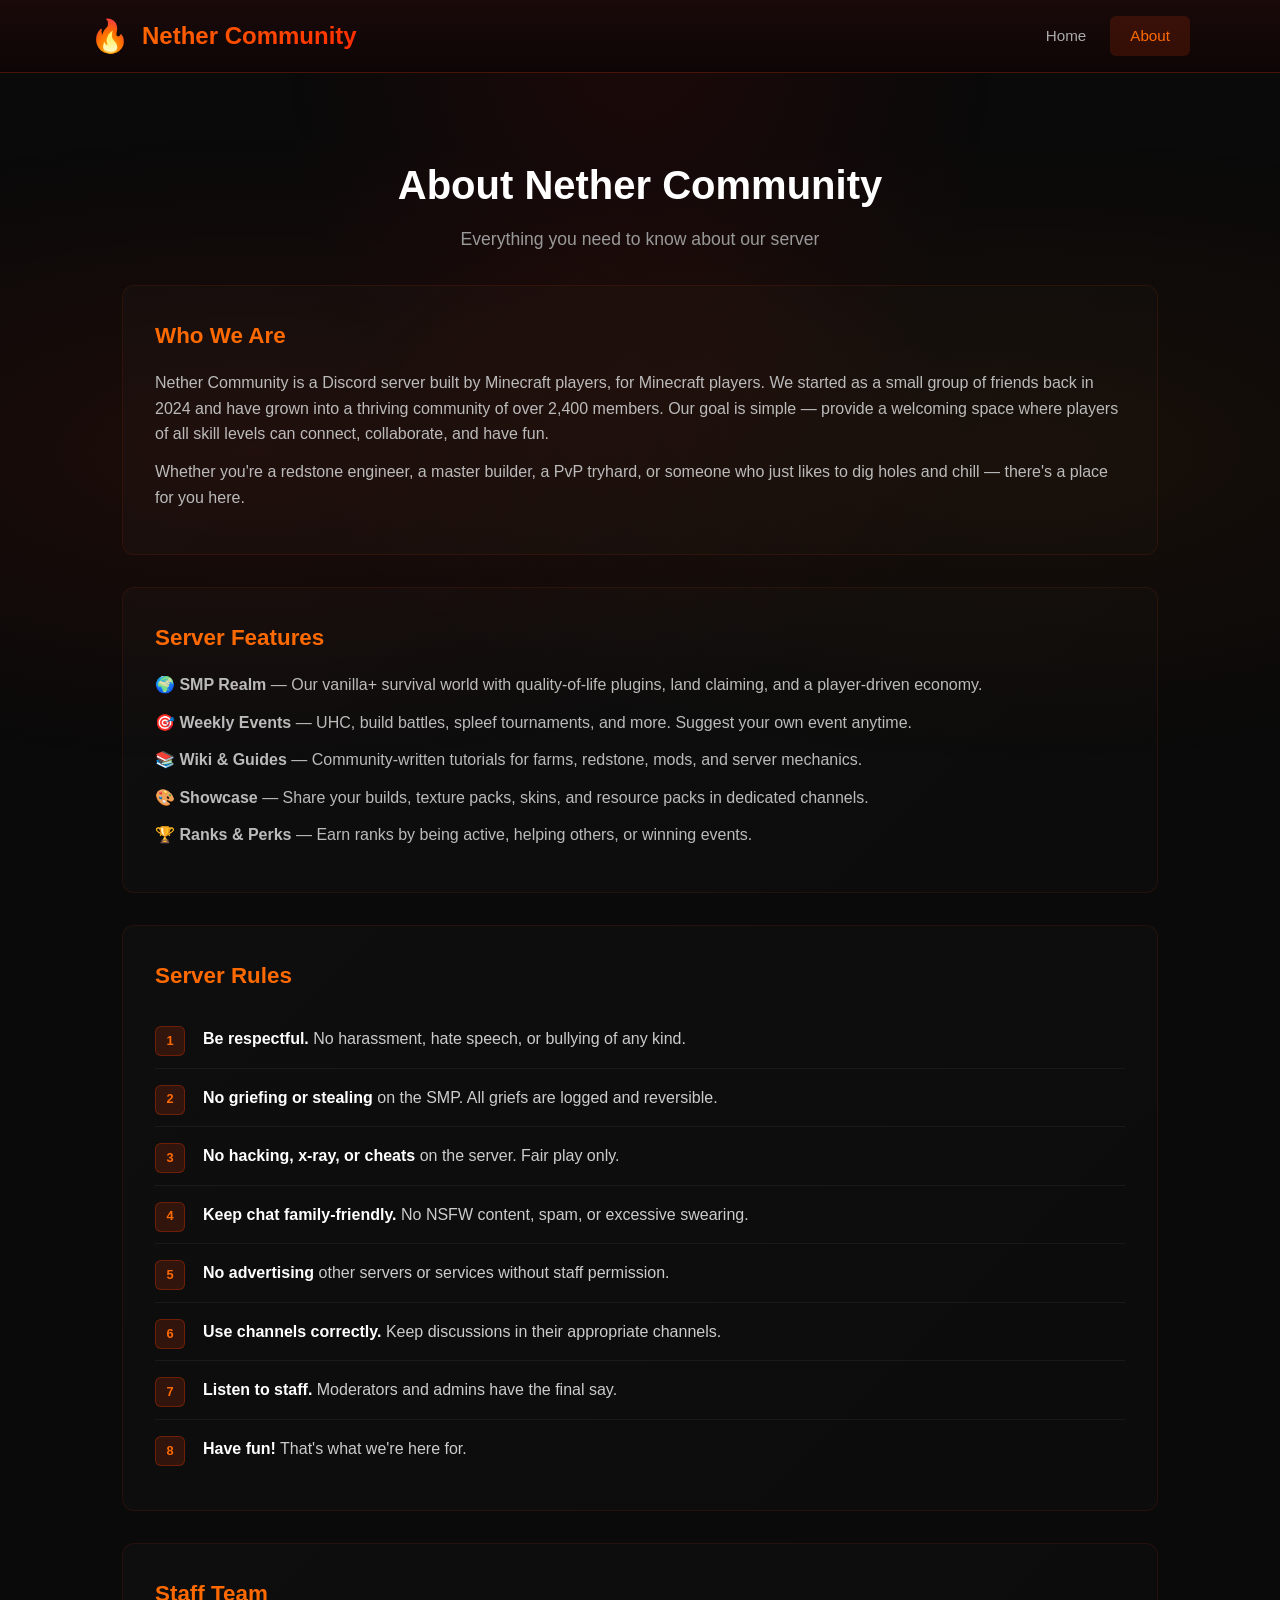
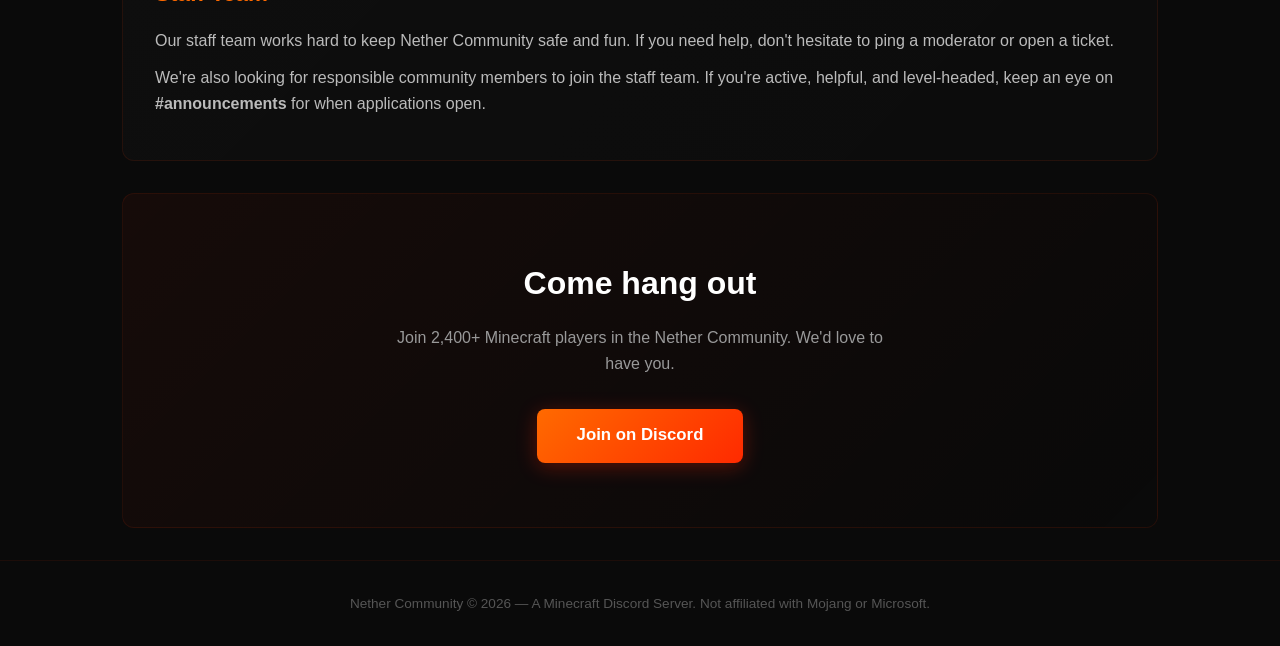
==== about.html @ 077844d9 "Add files via upload" ====
<!DOCTYPE html>
<html lang="en">
<head>
  <meta charset="UTF-8">
  <meta name="viewport" content="width=device-width, initial-scale=1.0">
  <title>About — Nether Community</title>
  <link rel="stylesheet" href="styles.css">
</head>
<body>

<header>
  <div class="header-inner">
    <a href="index.html" class="logo">
      <span class="logo-icon">🔥</span>
      <span class="logo-text">Nether Community</span>
    </a>
    <nav>
      <a href="index.html">Home</a>
      <a href="about.html" class="active">About</a>
    </nav>
  </div>
</header>

<main>
  <section class="page-header">
    <h1>About Nether Community</h1>
    <p>Everything you need to know about our server</p>
  </section>

  <div class="content-card">
    <h2>Who We Are</h2>
    <p>Nether Community is a Discord server built by Minecraft players, for Minecraft players. We started as a small group of friends back in 2024 and have grown into a thriving community of over 2,400 members. Our goal is simple — provide a welcoming space where players of all skill levels can connect, collaborate, and have fun.</p>
    <p>Whether you're a redstone engineer, a master builder, a PvP tryhard, or someone who just likes to dig holes and chill — there's a place for you here.</p>
  </div>

  <div class="content-card">
    <h2>Server Features</h2>
    <p><strong>🌍 SMP Realm</strong> — Our vanilla+ survival world with quality-of-life plugins, land claiming, and a player-driven economy.</p>
    <p><strong>🎯 Weekly Events</strong> — UHC, build battles, spleef tournaments, and more. Suggest your own event anytime.</p>
    <p><strong>📚 Wiki & Guides</strong> — Community-written tutorials for farms, redstone, mods, and server mechanics.</p>
    <p><strong>🎨 Showcase</strong> — Share your builds, texture packs, skins, and resource packs in dedicated channels.</p>
    <p><strong>🏆 Ranks & Perks</strong> — Earn ranks by being active, helping others, or winning events.</p>
  </div>

  <div class="content-card">
    <h2>Server Rules</h2>
    <ol class="rules-list">
      <li><strong>Be respectful.</strong> No harassment, hate speech, or bullying of any kind.</li>
      <li><strong>No griefing or stealing</strong> on the SMP. All griefs are logged and reversible.</li>
      <li><strong>No hacking, x-ray, or cheats</strong> on the server. Fair play only.</li>
      <li><strong>Keep chat family-friendly.</strong> No NSFW content, spam, or excessive swearing.</li>
      <li><strong>No advertising</strong> other servers or services without staff permission.</li>
      <li><strong>Use channels correctly.</strong> Keep discussions in their appropriate channels.</li>
      <li><strong>Listen to staff.</strong> Moderators and admins have the final say.</li>
      <li><strong>Have fun!</strong> That's what we're here for.</li>
    </ol>
  </div>

  <div class="content-card">
    <h2>Staff Team</h2>
    <p>Our staff team works hard to keep Nether Community safe and fun. If you need help, don't hesitate to ping a moderator or open a ticket.</p>
    <p>We're also looking for responsible community members to join the staff team. If you're active, helpful, and level-headed, keep an eye on <strong>#announcements</strong> for when applications open.</p>
  </div>

  <section class="join-section">
    <h2>Come hang out</h2>
    <p>Join 2,400+ Minecraft players in the Nether Community. We'd love to have you.</p>
    <a href="https://discord.gg/8dnpSFVSPp" class="btn btn-primary">Join on Discord</a>
  </section>
</main>

<footer>
  <p>Nether Community &copy; 2026 — A Minecraft Discord Server. Not affiliated with Mojang or Microsoft.</p>
</footer>

</body>
</html>
---- styles.css ----
* {
  margin: 0;
  padding: 0;
  box-sizing: border-box;
}

body {
  font-family: 'Segoe UI', Tahoma, Geneva, Verdana, sans-serif;
  background: #0a0a0a;
  color: #e0e0e0;
  line-height: 1.6;
  min-height: 100vh;
}

body::before {
  content: '';
  position: fixed;
  top: 0; left: 0; right: 0; bottom: 0;
  background:
    radial-gradient(ellipse at 20% 50%, rgba(255, 40, 0, 0.08) 0%, transparent 50%),
    radial-gradient(ellipse at 80% 50%, rgba(255, 100, 0, 0.06) 0%, transparent 50%),
    radial-gradient(ellipse at 50% 0%, rgba(200, 0, 0, 0.1) 0%, transparent 40%);
  pointer-events: none;
  z-index: 0;
}

header {
  background: linear-gradient(180deg, #1a0a0a 0%, #0d0505 100%);
  border-bottom: 1px solid rgba(255, 60, 0, 0.2);
  padding: 1rem 2rem;
  position: sticky;
  top: 0;
  z-index: 10;
}

.header-inner {
  max-width: 1100px;
  margin: 0 auto;
  display: flex;
  align-items: center;
  justify-content: space-between;
}

.logo {
  display: flex;
  align-items: center;
  gap: 0.75rem;
  text-decoration: none;
}

.logo-icon {
  font-size: 2rem;
  line-height: 1;
}

.logo-text {
  font-size: 1.5rem;
  font-weight: 700;
  background: linear-gradient(135deg, #ff6a00, #ff2a00);
  -webkit-background-clip: text;
  -webkit-text-fill-color: transparent;
  background-clip: text;
}

nav {
  display: flex;
  gap: 0.25rem;
}

nav a {
  color: #aaa;
  text-decoration: none;
  padding: 0.5rem 1.25rem;
  border-radius: 6px;
  font-weight: 500;
  transition: all 0.2s;
  font-size: 0.95rem;
}

nav a:hover,
nav a.active {
  color: #fff;
  background: rgba(255, 60, 0, 0.15);
}

nav a.active {
  color: #ff6a00;
}

main {
  max-width: 1100px;
  margin: 0 auto;
  padding: 2rem;
  position: relative;
  z-index: 1;
}

.hero {
  text-align: center;
  padding: 5rem 1rem 4rem;
}

.hero h1 {
  font-size: 3.5rem;
  font-weight: 800;
  background: linear-gradient(135deg, #ff6a00, #ff2a00, #cc2200);
  -webkit-background-clip: text;
  -webkit-text-fill-color: transparent;
  background-clip: text;
  margin-bottom: 1rem;
  line-height: 1.2;
}

.hero p {
  font-size: 1.2rem;
  color: #999;
  max-width: 600px;
  margin: 0 auto 2rem;
}

.btn {
  display: inline-block;
  padding: 0.85rem 2.5rem;
  border-radius: 8px;
  font-weight: 700;
  text-decoration: none;
  font-size: 1.05rem;
  transition: all 0.25s;
  cursor: pointer;
  border: none;
}

.btn-primary {
  background: linear-gradient(135deg, #ff6a00, #ff2a00);
  color: #fff;
  box-shadow: 0 4px 20px rgba(255, 40, 0, 0.3);
}

.btn-primary:hover {
  transform: translateY(-2px);
  box-shadow: 0 6px 30px rgba(255, 40, 0, 0.5);
}

.btn-secondary {
  background: transparent;
  color: #ff6a00;
  border: 2px solid rgba(255, 60, 0, 0.3);
}

.btn-secondary:hover {
  border-color: #ff6a00;
  background: rgba(255, 60, 0, 0.1);
}

.hero-btns {
  display: flex;
  gap: 1rem;
  justify-content: center;
  flex-wrap: wrap;
}

.section {
  padding: 4rem 0;
}

.section-title {
  font-size: 2rem;
  font-weight: 700;
  text-align: center;
  margin-bottom: 3rem;
  color: #fff;
}

.section-title span {
  color: #ff6a00;
}

.features {
  display: grid;
  grid-template-columns: repeat(auto-fit, minmax(280px, 1fr));
  gap: 1.5rem;
}

.feature-card {
  background: linear-gradient(135deg, rgba(255, 40, 0, 0.05), rgba(255, 100, 0, 0.03));
  border: 1px solid rgba(255, 60, 0, 0.12);
  border-radius: 12px;
  padding: 2rem;
  transition: all 0.3s;
}

.feature-card:hover {
  border-color: rgba(255, 60, 0, 0.3);
  transform: translateY(-3px);
  box-shadow: 0 8px 30px rgba(255, 40, 0, 0.1);
}

.feature-icon {
  font-size: 2.5rem;
  margin-bottom: 1rem;
  display: block;
}

.feature-card h3 {
  font-size: 1.2rem;
  color: #fff;
  margin-bottom: 0.5rem;
}

.feature-card p {
  color: #999;
  font-size: 0.95rem;
}

.stats {
  display: flex;
  justify-content: center;
  gap: 3rem;
  flex-wrap: wrap;
  padding: 3rem 0;
  border-top: 1px solid rgba(255, 60, 0, 0.1);
  border-bottom: 1px solid rgba(255, 60, 0, 0.1);
  margin: 2rem 0;
}

.stat-item {
  text-align: center;
}

.stat-number {
  font-size: 2.5rem;
  font-weight: 800;
  color: #ff6a00;
  display: block;
}

.stat-label {
  color: #777;
  font-size: 0.9rem;
  text-transform: uppercase;
  letter-spacing: 1px;
}

.page-header {
  text-align: center;
  padding: 3rem 1rem 2rem;
}

.page-header h1 {
  font-size: 2.5rem;
  color: #fff;
  margin-bottom: 0.5rem;
}

.page-header p {
  color: #999;
  font-size: 1.1rem;
}

.content-card {
  background: linear-gradient(135deg, rgba(255, 255, 255, 0.02), rgba(255, 255, 255, 0.01));
  border: 1px solid rgba(255, 60, 0, 0.1);
  border-radius: 12px;
  padding: 2rem;
  margin-bottom: 2rem;
}

.content-card h2 {
  color: #ff6a00;
  font-size: 1.4rem;
  margin-bottom: 1rem;
}

.content-card p {
  color: #bbb;
  margin-bottom: 0.75rem;
}

.rules-list {
  list-style: none;
  counter-reset: rule;
}

.rules-list li {
  counter-increment: rule;
  padding: 1rem 0 1rem 3rem;
  position: relative;
  border-bottom: 1px solid rgba(255, 255, 255, 0.05);
  color: #ccc;
}

.rules-list li::before {
  content: counter(rule);
  position: absolute;
  left: 0;
  top: 1rem;
  width: 28px;
  height: 28px;
  background: rgba(255, 60, 0, 0.15);
  border: 1px solid rgba(255, 60, 0, 0.3);
  border-radius: 6px;
  display: flex;
  align-items: center;
  justify-content: center;
  font-size: 0.8rem;
  font-weight: 700;
  color: #ff6a00;
}

.rules-list li:last-child {
  border-bottom: none;
}

.rules-list li strong {
  color: #fff;
}

.join-section {
  text-align: center;
  padding: 4rem 1rem;
  background: linear-gradient(135deg, rgba(255, 40, 0, 0.05), transparent);
  border-radius: 12px;
  border: 1px solid rgba(255, 60, 0, 0.1);
  margin-top: 2rem;
}

.join-section h2 {
  font-size: 2rem;
  color: #fff;
  margin-bottom: 1rem;
}

.join-section p {
  color: #999;
  margin-bottom: 2rem;
  max-width: 500px;
  margin-left: auto;
  margin-right: auto;
}

footer {
  text-align: center;
  padding: 2rem;
  color: #555;
  font-size: 0.85rem;
  border-top: 1px solid rgba(255, 60, 0, 0.08);
  position: relative;
  z-index: 1;
}

footer a {
  color: #ff6a00;
  text-decoration: none;
}

@media (max-width: 600px) {
  .hero h1 { font-size: 2.2rem; }
  .hero { padding: 3rem 1rem 2rem; }
  header { padding: 0.75rem 1rem; }
  .logo-text { font-size: 1.2rem; }
  nav a { padding: 0.4rem 0.8rem; font-size: 0.85rem; }
  .stats { gap: 1.5rem; }
  .stat-number { font-size: 1.8rem; }
}
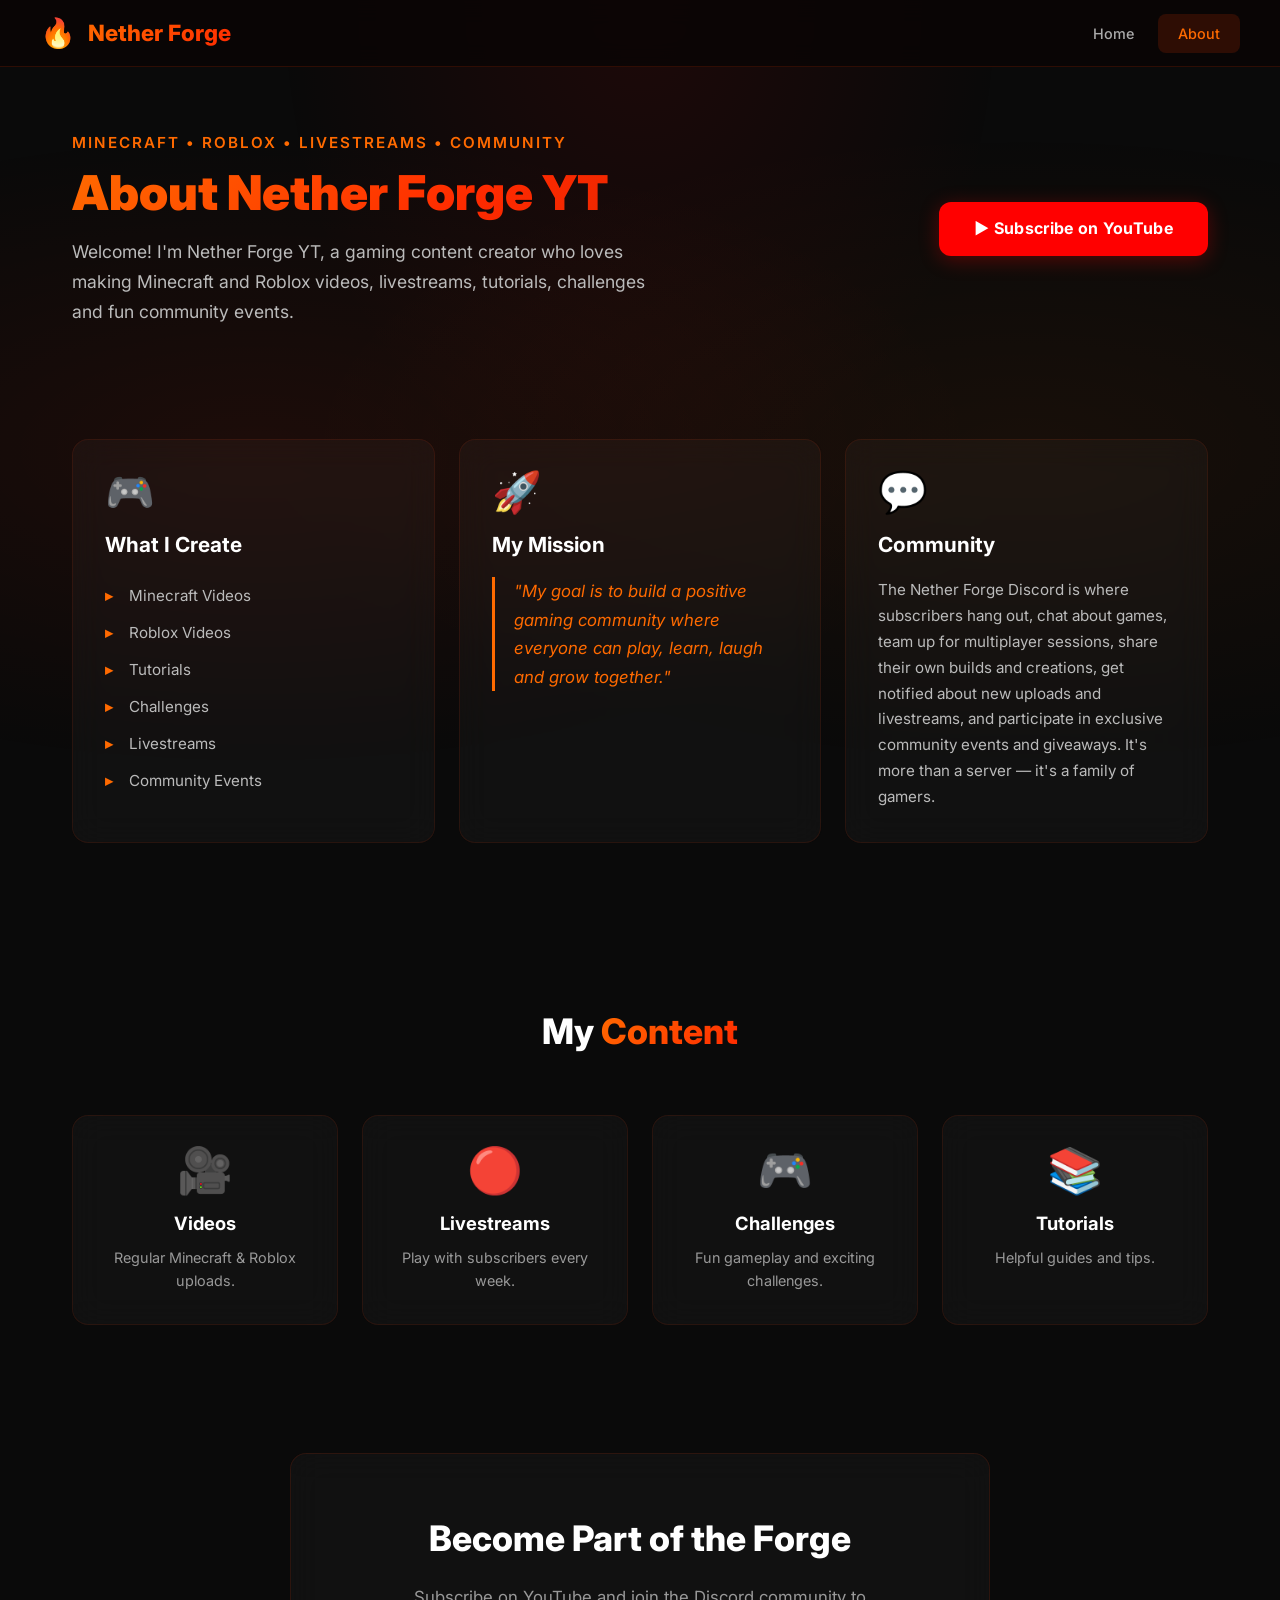
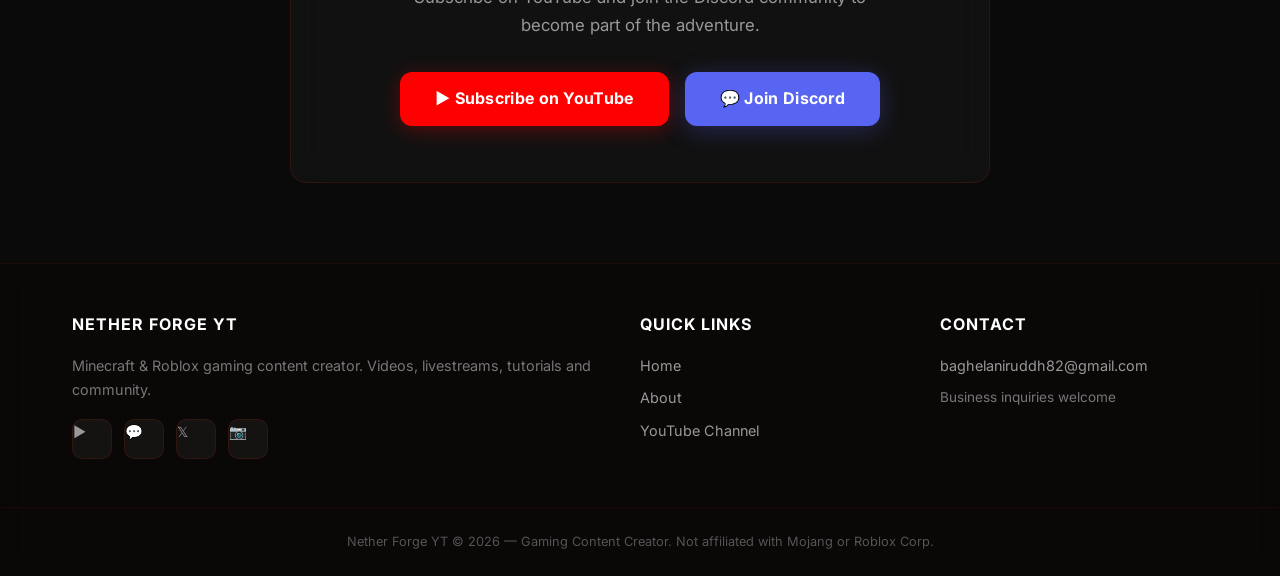
==== commit 0390cf14: "Add files via upload" ====
--- a/about.html
+++ b/about.html
@@ -3,8 +3,10 @@
 <head>
   <meta charset="UTF-8">
   <meta name="viewport" content="width=device-width, initial-scale=1.0">
-  <title>About — Nether Community</title>
+  <title>About — Nether Forge YT</title>
   <link rel="stylesheet" href="styles.css">
+  <link rel="preconnect" href="https://fonts.googleapis.com">
+  <link href="https://fonts.googleapis.com/css2?family=Inter:wght@400;500;600;700;800;900&display=swap" rel="stylesheet">
 </head>
 <body>
 
@@ -12,7 +14,7 @@
   <div class="header-inner">
     <a href="index.html" class="logo">
       <span class="logo-icon">🔥</span>
-      <span class="logo-text">Nether Community</span>
+      <span class="logo-text">Nether Forge</span>
     </a>
     <nav>
       <a href="index.html">Home</a>
@@ -22,56 +24,127 @@
 </header>
 
 <main>
-  <section class="page-header">
-    <h1>About Nether Community</h1>
-    <p>Everything you need to know about our server</p>
+  <section class="about-hero">
+    <div class="about-hero-content">
+      <div class="about-hero-text">
+        <p class="hero-tagline reveal">Minecraft • Roblox • Livestreams • Community</p>
+        <h1 class="about-hero-title reveal">About Nether Forge YT</h1>
+        <p class="about-hero-desc reveal">Welcome! I'm Nether Forge YT, a gaming content creator who loves making Minecraft and Roblox videos, livestreams, tutorials, challenges and fun community events.</p>
+      </div>
+      <div class="about-hero-btn reveal">
+        <a href="https://www.youtube.com/channel/UCIg-tF-DZC6qQLjEi3MSdwg" target="_blank" class="btn btn-youtube btn-glow">▶ Subscribe on YouTube</a>
+      </div>
+    </div>
   </section>
 
-  <div class="content-card">
-    <h2>Who We Are</h2>
-    <p>Nether Community is a Discord server built by Minecraft players, for Minecraft players. We started as a small group of friends back in 2024 and have grown into a thriving community of over 2,400 members. Our goal is simple — provide a welcoming space where players of all skill levels can connect, collaborate, and have fun.</p>
-    <p>Whether you're a redstone engineer, a master builder, a PvP tryhard, or someone who just likes to dig holes and chill — there's a place for you here.</p>
-  </div>
+  <section class="section about-cards-section">
+    <div class="about-cards">
+      <div class="about-card glass reveal">
+        <div class="about-card-icon">🎮</div>
+        <h3>What I Create</h3>
+        <ul class="about-card-list">
+          <li>Minecraft Videos</li>
+          <li>Roblox Videos</li>
+          <li>Tutorials</li>
+          <li>Challenges</li>
+          <li>Livestreams</li>
+          <li>Community Events</li>
+        </ul>
+      </div>
+      <div class="about-card glass reveal">
+        <div class="about-card-icon">🚀</div>
+        <h3>My Mission</h3>
+        <blockquote class="about-quote">"My goal is to build a positive gaming community where everyone can play, learn, laugh and grow together."</blockquote>
+      </div>
+      <div class="about-card glass reveal">
+        <div class="about-card-icon">💬</div>
+        <h3>Community</h3>
+        <p>The Nether Forge Discord is where subscribers hang out, chat about games, team up for multiplayer sessions, share their own builds and creations, get notified about new uploads and livestreams, and participate in exclusive community events and giveaways. It's more than a server — it's a family of gamers.</p>
+      </div>
+    </div>
+  </section>
 
-  <div class="content-card">
-    <h2>Server Features</h2>
-    <p><strong>🌍 SMP Realm</strong> — Our vanilla+ survival world with quality-of-life plugins, land claiming, and a player-driven economy.</p>
-    <p><strong>🎯 Weekly Events</strong> — UHC, build battles, spleef tournaments, and more. Suggest your own event anytime.</p>
-    <p><strong>📚 Wiki & Guides</strong> — Community-written tutorials for farms, redstone, mods, and server mechanics.</p>
-    <p><strong>🎨 Showcase</strong> — Share your builds, texture packs, skins, and resource packs in dedicated channels.</p>
-    <p><strong>🏆 Ranks & Perks</strong> — Earn ranks by being active, helping others, or winning events.</p>
-  </div>
+  <section class="section content-section">
+    <h2 class="section-title reveal">My <span>Content</span></h2>
+    <div class="content-grid">
+      <div class="content-item glass reveal">
+        <div class="content-item-icon">🎥</div>
+        <h3>Videos</h3>
+        <p>Regular Minecraft & Roblox uploads.</p>
+      </div>
+      <div class="content-item glass reveal">
+        <div class="content-item-icon">🔴</div>
+        <h3>Livestreams</h3>
+        <p>Play with subscribers every week.</p>
+      </div>
+      <div class="content-item glass reveal">
+        <div class="content-item-icon">🎮</div>
+        <h3>Challenges</h3>
+        <p>Fun gameplay and exciting challenges.</p>
+      </div>
+      <div class="content-item glass reveal">
+        <div class="content-item-icon">📚</div>
+        <h3>Tutorials</h3>
+        <p>Helpful guides and tips.</p>
+      </div>
+    </div>
+  </section>
 
-  <div class="content-card">
-    <h2>Server Rules</h2>
-    <ol class="rules-list">
-      <li><strong>Be respectful.</strong> No harassment, hate speech, or bullying of any kind.</li>
-      <li><strong>No griefing or stealing</strong> on the SMP. All griefs are logged and reversible.</li>
-      <li><strong>No hacking, x-ray, or cheats</strong> on the server. Fair play only.</li>
-      <li><strong>Keep chat family-friendly.</strong> No NSFW content, spam, or excessive swearing.</li>
-      <li><strong>No advertising</strong> other servers or services without staff permission.</li>
-      <li><strong>Use channels correctly.</strong> Keep discussions in their appropriate channels.</li>
-      <li><strong>Listen to staff.</strong> Moderators and admins have the final say.</li>
-      <li><strong>Have fun!</strong> That's what we're here for.</li>
-    </ol>
-  </div>
-
-  <div class="content-card">
-    <h2>Staff Team</h2>
-    <p>Our staff team works hard to keep Nether Community safe and fun. If you need help, don't hesitate to ping a moderator or open a ticket.</p>
-    <p>We're also looking for responsible community members to join the staff team. If you're active, helpful, and level-headed, keep an eye on <strong>#announcements</strong> for when applications open.</p>
-  </div>
-
-  <section class="join-section">
-    <h2>Come hang out</h2>
-    <p>Join 2,400+ Minecraft players in the Nether Community. We'd love to have you.</p>
-    <a href="https://discord.gg/8dnpSFVSPp" class="btn btn-primary">Join on Discord</a>
+  <section class="section cta-section">
+    <div class="cta-content glass reveal">
+      <h2>Become Part of the Forge</h2>
+      <p>Subscribe on YouTube and join the Discord community to become part of the adventure.</p>
+      <div class="hero-btns">
+        <a href="https://www.youtube.com/channel/UCIg-tF-DZC6qQLjEi3MSdwg" target="_blank" class="btn btn-youtube">▶ Subscribe on YouTube</a>
+        <a href="#" class="btn btn-discord">💬 Join Discord</a>
+      </div>
+    </div>
   </section>
 </main>
 
 <footer>
-  <p>Nether Community &copy; 2026 — A Minecraft Discord Server. Not affiliated with Mojang or Microsoft.</p>
+  <div class="footer-inner">
+    <div class="footer-col">
+      <h4>Nether Forge YT</h4>
+      <p>Minecraft & Roblox gaming content creator. Videos, livestreams, tutorials and community.</p>
+      <div class="footer-social">
+        <a href="https://www.youtube.com/channel/UCIg-tF-DZC6qQLjEi3MSdwg" target="_blank" class="social-icon" title="YouTube">▶</a>
+        <a href="#" class="social-icon" title="Discord">💬</a>
+        <a href="#" class="social-icon" title="Twitter">𝕏</a>
+        <a href="#" class="social-icon" title="Instagram">📷</a>
+      </div>
+    </div>
+    <div class="footer-col">
+      <h4>Quick Links</h4>
+      <a href="index.html">Home</a>
+      <a href="about.html">About</a>
+      <a href="https://www.youtube.com/channel/UCIg-tF-DZC6qQLjEi3MSdwg" target="_blank">YouTube Channel</a>
+    </div>
+    <div class="footer-col">
+      <h4>Contact</h4>
+      <a href="mailto:baghelaniruddh82@gmail.com">baghelaniruddh82@gmail.com</a>
+      <p style="color:#777;font-size:0.85rem;margin-top:0.5rem">Business inquiries welcome</p>
+    </div>
+  </div>
+  <div class="footer-bottom">
+    <p>Nether Forge YT &copy; 2026 — Gaming Content Creator. Not affiliated with Mojang or Roblox Corp.</p>
+  </div>
 </footer>
+
+<script>
+  function revealOnScroll() {
+    const reveals = document.querySelectorAll('.reveal');
+    const observer = new IntersectionObserver((entries) => {
+      entries.forEach(entry => {
+        if (entry.isIntersecting) {
+          entry.target.classList.add('visible');
+        }
+      });
+    }, { threshold: 0.1 });
+    reveals.forEach(el => observer.observe(el));
+  }
+  document.addEventListener('DOMContentLoaded', revealOnScroll);
+</script>
 
 </body>
 </html>
--- a/styles.css
+++ b/styles.css
@@ -4,12 +4,17 @@
   box-sizing: border-box;
 }
 
+html {
+  scroll-behavior: smooth;
+}
+
 body {
-  font-family: 'Segoe UI', Tahoma, Geneva, Verdana, sans-serif;
+  font-family: 'Inter', 'Segoe UI', Tahoma, Geneva, Verdana, sans-serif;
   background: #0a0a0a;
   color: #e0e0e0;
   line-height: 1.6;
   min-height: 100vh;
+  overflow-x: hidden;
 }
 
 body::before {
@@ -25,16 +30,18 @@
 }
 
 header {
-  background: linear-gradient(180deg, #1a0a0a 0%, #0d0505 100%);
-  border-bottom: 1px solid rgba(255, 60, 0, 0.2);
-  padding: 1rem 2rem;
+  background: rgba(10, 5, 5, 0.85);
+  backdrop-filter: blur(12px);
+  -webkit-backdrop-filter: blur(12px);
+  border-bottom: 1px solid rgba(255, 60, 0, 0.15);
+  padding: 0.85rem 2rem;
   position: sticky;
   top: 0;
-  z-index: 10;
+  z-index: 100;
 }
 
 .header-inner {
-  max-width: 1100px;
+  max-width: 1200px;
   margin: 0 auto;
   display: flex;
   align-items: center;
@@ -49,13 +56,13 @@
 }
 
 .logo-icon {
-  font-size: 2rem;
+  font-size: 1.8rem;
   line-height: 1;
 }
 
 .logo-text {
-  font-size: 1.5rem;
-  font-weight: 700;
+  font-size: 1.4rem;
+  font-weight: 800;
   background: linear-gradient(135deg, #ff6a00, #ff2a00);
   -webkit-background-clip: text;
   -webkit-text-fill-color: transparent;
@@ -71,10 +78,10 @@
   color: #aaa;
   text-decoration: none;
   padding: 0.5rem 1.25rem;
-  border-radius: 6px;
+  border-radius: 8px;
   font-weight: 500;
   transition: all 0.2s;
-  font-size: 0.95rem;
+  font-size: 0.9rem;
 }
 
 nav a:hover,
@@ -88,68 +95,203 @@
 }
 
 main {
-  max-width: 1100px;
+  max-width: 1200px;
   margin: 0 auto;
-  padding: 2rem;
+  padding: 0 2rem;
   position: relative;
   z-index: 1;
 }
 
+.section {
+  padding: 5rem 0;
+}
+
+.section-title {
+  font-size: 2.2rem;
+  font-weight: 800;
+  text-align: center;
+  margin-bottom: 3.5rem;
+  color: #fff;
+}
+
+.section-title span {
+  background: linear-gradient(135deg, #ff6a00, #ff2a00);
+  -webkit-background-clip: text;
+  -webkit-text-fill-color: transparent;
+  background-clip: text;
+}
+
+/* ========== REVEAL ANIMATIONS ========== */
+
+.reveal {
+  opacity: 0;
+  transform: translateY(40px);
+  transition: opacity 0.7s ease, transform 0.7s ease;
+}
+
+.reveal.visible {
+  opacity: 1;
+  transform: translateY(0);
+}
+
+/* ========== GLASSMORPHISM ========== */
+
+.glass {
+  background: rgba(255, 255, 255, 0.03);
+  backdrop-filter: blur(16px);
+  -webkit-backdrop-filter: blur(16px);
+  border: 1px solid rgba(255, 60, 0, 0.1);
+  border-radius: 16px;
+}
+
+/* ========== HERO SECTION ========== */
+
 .hero {
+  position: relative;
+  min-height: calc(100vh - 80px);
+  display: flex;
+  align-items: center;
+  justify-content: center;
+  padding: 4rem 0;
+  overflow: hidden;
+}
+
+.particles {
+  position: absolute;
+  top: 0; left: 0; right: 0; bottom: 0;
+  pointer-events: none;
+  z-index: 0;
+}
+
+.particle {
+  position: absolute;
+  width: 4px;
+  height: 4px;
+  background: #ff6a00;
+  border-radius: 50%;
+  opacity: 0.6;
+  animation: floatParticle 4s ease-in-out infinite;
+  box-shadow: 0 0 6px #ff6a00;
+}
+
+@keyframes floatParticle {
+  0%, 100% { transform: translateY(0) scale(1); opacity: 0.4; }
+  50% { transform: translateY(-30px) scale(1.5); opacity: 0.8; }
+}
+
+.hero-content {
+  display: flex;
+  flex-direction: column;
+  align-items: center;
+  gap: 3rem;
+  position: relative;
+  z-index: 1;
   text-align: center;
-  padding: 5rem 1rem 4rem;
-}
-
-.hero h1 {
-  font-size: 3.5rem;
-  font-weight: 800;
+  max-width: 800px;
+}
+
+.hero-avatar-wrapper {
+  position: relative;
+  width: 220px;
+  height: 220px;
+  flex-shrink: 0;
+}
+
+.hero-glow {
+  position: absolute;
+  top: 50%;
+  left: 50%;
+  width: 300px;
+  height: 300px;
+  transform: translate(-50%, -50%);
+  background: radial-gradient(circle, rgba(255, 60, 0, 0.3) 0%, transparent 70%);
+  border-radius: 50%;
+  animation: glowPulse 3s ease-in-out infinite;
+}
+
+@keyframes glowPulse {
+  0%, 100% { transform: translate(-50%, -50%) scale(1); opacity: 0.6; }
+  50% { transform: translate(-50%, -50%) scale(1.2); opacity: 1; }
+}
+
+.hero-avatar-ring {
+  position: absolute;
+  top: -6px;
+  left: -6px;
+  width: 232px;
+  height: 232px;
+  border: 2px solid rgba(255, 60, 0, 0.3);
+  border-radius: 50%;
+  animation: ringSpin 10s linear infinite;
+}
+
+@keyframes ringSpin {
+  0% { transform: rotate(0deg); }
+  100% { transform: rotate(360deg); }
+}
+
+.hero-avatar {
+  width: 220px;
+  height: 220px;
+  border-radius: 50%;
+  object-fit: cover;
+  position: relative;
+  z-index: 2;
+  border: 3px solid rgba(255, 60, 0, 0.2);
+  box-shadow: 0 0 40px rgba(255, 40, 0, 0.2);
+}
+
+.float-icon {
+  position: absolute;
+  font-size: 1.8rem;
+  z-index: 3;
+  animation: floatIcon 3s ease-in-out infinite;
+  filter: drop-shadow(0 0 8px rgba(255, 60, 0, 0.4));
+}
+
+.fi-minecraft { top: -10px; right: -10px; animation-delay: 0s; }
+.fi-roblox { bottom: 10px; left: -20px; animation-delay: 0.5s; }
+.fi-youtube { top: 40%; right: -30px; animation-delay: 1s; }
+.fi-live { bottom: -10px; right: -5px; animation-delay: 1.5s; }
+
+@keyframes floatIcon {
+  0%, 100% { transform: translateY(0); }
+  50% { transform: translateY(-12px); }
+}
+
+.hero-tagline {
+  font-size: 0.95rem;
+  color: #ff6a00;
+  font-weight: 600;
+  letter-spacing: 2px;
+  text-transform: uppercase;
+  margin-bottom: 0.5rem;
+}
+
+.hero-title {
+  font-size: 4rem;
+  font-weight: 900;
   background: linear-gradient(135deg, #ff6a00, #ff2a00, #cc2200);
   -webkit-background-clip: text;
   -webkit-text-fill-color: transparent;
   background-clip: text;
+  line-height: 1.1;
+  margin-bottom: 0.5rem;
+}
+
+.hero-subtitle {
+  font-size: 1.4rem;
+  color: #ccc;
+  font-weight: 600;
   margin-bottom: 1rem;
-  line-height: 1.2;
-}
-
-.hero p {
-  font-size: 1.2rem;
+}
+
+.hero-desc {
+  font-size: 1.1rem;
   color: #999;
   max-width: 600px;
   margin: 0 auto 2rem;
-}
-
-.btn {
-  display: inline-block;
-  padding: 0.85rem 2.5rem;
-  border-radius: 8px;
-  font-weight: 700;
-  text-decoration: none;
-  font-size: 1.05rem;
-  transition: all 0.25s;
-  cursor: pointer;
-  border: none;
-}
-
-.btn-primary {
-  background: linear-gradient(135deg, #ff6a00, #ff2a00);
-  color: #fff;
-  box-shadow: 0 4px 20px rgba(255, 40, 0, 0.3);
-}
-
-.btn-primary:hover {
-  transform: translateY(-2px);
-  box-shadow: 0 6px 30px rgba(255, 40, 0, 0.5);
-}
-
-.btn-secondary {
-  background: transparent;
-  color: #ff6a00;
-  border: 2px solid rgba(255, 60, 0, 0.3);
-}
-
-.btn-secondary:hover {
-  border-color: #ff6a00;
-  background: rgba(255, 60, 0, 0.1);
+  line-height: 1.7;
 }
 
 .hero-btns {
@@ -159,58 +301,160 @@
   flex-wrap: wrap;
 }
 
-.section {
-  padding: 4rem 0;
-}
-
-.section-title {
-  font-size: 2rem;
+.hero-secondary-btn {
+  margin-top: 1rem;
+}
+
+/* ========== BUTTONS ========== */
+
+.btn {
+  display: inline-flex;
+  align-items: center;
+  gap: 0.5rem;
+  padding: 0.9rem 2.2rem;
+  border-radius: 12px;
   font-weight: 700;
-  text-align: center;
-  margin-bottom: 3rem;
-  color: #fff;
-}
-
-.section-title span {
+  text-decoration: none;
+  font-size: 1rem;
+  transition: all 0.3s;
+  cursor: pointer;
+  border: none;
+  letter-spacing: 0.3px;
+}
+
+.btn-primary {
+  background: linear-gradient(135deg, #ff6a00, #ff2a00);
+  color: #fff;
+  box-shadow: 0 4px 25px rgba(255, 40, 0, 0.35);
+}
+
+.btn-primary:hover {
+  transform: translateY(-3px);
+  box-shadow: 0 8px 35px rgba(255, 40, 0, 0.5);
+}
+
+.btn-discord {
+  background: #5865f2;
+  color: #fff;
+  box-shadow: 0 4px 25px rgba(88, 101, 242, 0.3);
+}
+
+.btn-discord:hover {
+  transform: translateY(-3px);
+  box-shadow: 0 8px 35px rgba(88, 101, 242, 0.45);
+  background: #4752c4;
+}
+
+.btn-ghost {
+  background: transparent;
   color: #ff6a00;
-}
+  border: 2px solid rgba(255, 60, 0, 0.25);
+  padding: 0.65rem 1.8rem;
+  font-size: 0.9rem;
+  border-radius: 10px;
+}
+
+.btn-ghost:hover {
+  border-color: #ff6a00;
+  background: rgba(255, 60, 0, 0.08);
+  transform: translateY(-2px);
+}
+
+.btn-youtube {
+  background: #ff0000;
+  color: #fff;
+  box-shadow: 0 4px 20px rgba(255, 0, 0, 0.3);
+}
+
+.btn-youtube:hover {
+  transform: translateY(-2px);
+  box-shadow: 0 6px 30px rgba(255, 0, 0, 0.5);
+  background: #cc0000;
+}
+
+/* ========== FEATURES ========== */
 
 .features {
   display: grid;
-  grid-template-columns: repeat(auto-fit, minmax(280px, 1fr));
+  grid-template-columns: repeat(auto-fit, minmax(300px, 1fr));
   gap: 1.5rem;
 }
 
 .feature-card {
-  background: linear-gradient(135deg, rgba(255, 40, 0, 0.05), rgba(255, 100, 0, 0.03));
-  border: 1px solid rgba(255, 60, 0, 0.12);
-  border-radius: 12px;
   padding: 2rem;
-  transition: all 0.3s;
+  transition: all 0.4s;
+  position: relative;
+  overflow: hidden;
+}
+
+.feature-card::before {
+  content: '';
+  position: absolute;
+  top: 0;
+  left: 0;
+  right: 0;
+  bottom: 0;
+  background: linear-gradient(135deg, rgba(255, 60, 0, 0.05), transparent);
+  opacity: 0;
+  transition: opacity 0.4s;
+  border-radius: 16px;
+}
+
+.feature-card:hover::before {
+  opacity: 1;
 }
 
 .feature-card:hover {
+  transform: translateY(-6px);
   border-color: rgba(255, 60, 0, 0.3);
-  transform: translateY(-3px);
-  box-shadow: 0 8px 30px rgba(255, 40, 0, 0.1);
+  box-shadow: 0 12px 40px rgba(255, 40, 0, 0.1);
 }
 
 .feature-icon {
-  font-size: 2.5rem;
-  margin-bottom: 1rem;
+  font-size: 2.8rem;
+  margin-bottom: 1.2rem;
   display: block;
+  line-height: 1;
 }
 
 .feature-card h3 {
   font-size: 1.2rem;
   color: #fff;
-  margin-bottom: 0.5rem;
+  margin-bottom: 0.6rem;
+  font-weight: 700;
 }
 
 .feature-card p {
   color: #999;
   font-size: 0.95rem;
-}
+  line-height: 1.6;
+}
+
+/* ========== ABOUT SECTION ========== */
+
+.about-content {
+  max-width: 750px;
+  margin: 0 auto;
+  padding: 2.5rem;
+}
+
+.about-content p {
+  color: #bbb;
+  margin-bottom: 1.2rem;
+  font-size: 1.05rem;
+  line-height: 1.8;
+}
+
+.about-content p:last-child {
+  text-align: center;
+  font-size: 1.2rem;
+  color: #ff6a00;
+  margin-bottom: 0;
+  font-weight: 700;
+  letter-spacing: 1px;
+}
+
+/* ========== STATS ========== */
 
 .stats {
   display: flex;
@@ -228,137 +472,491 @@
 }
 
 .stat-number {
-  font-size: 2.5rem;
-  font-weight: 800;
-  color: #ff6a00;
+  font-size: 2.8rem;
+  font-weight: 900;
+  background: linear-gradient(135deg, #ff6a00, #ff2a00);
+  -webkit-background-clip: text;
+  -webkit-text-fill-color: transparent;
+  background-clip: text;
   display: block;
+  line-height: 1.2;
 }
 
 .stat-label {
   color: #777;
   font-size: 0.9rem;
   text-transform: uppercase;
-  letter-spacing: 1px;
-}
-
-.page-header {
+  letter-spacing: 1.5px;
+  font-weight: 600;
+}
+
+/* ========== CTA SECTION ========== */
+
+.cta-section {
+  padding: 3rem 0 5rem;
+}
+
+.cta-content {
   text-align: center;
-  padding: 3rem 1rem 2rem;
-}
-
-.page-header h1 {
-  font-size: 2.5rem;
-  color: #fff;
-  margin-bottom: 0.5rem;
-}
-
-.page-header p {
-  color: #999;
-  font-size: 1.1rem;
-}
-
-.content-card {
-  background: linear-gradient(135deg, rgba(255, 255, 255, 0.02), rgba(255, 255, 255, 0.01));
-  border: 1px solid rgba(255, 60, 0, 0.1);
-  border-radius: 12px;
-  padding: 2rem;
-  margin-bottom: 2rem;
-}
-
-.content-card h2 {
-  color: #ff6a00;
-  font-size: 1.4rem;
+  padding: 3.5rem 2rem;
+  max-width: 700px;
+  margin: 0 auto;
+  border: 1px solid rgba(255, 60, 0, 0.12);
+}
+
+.cta-content h2 {
+  font-size: 2.2rem;
+  color: #fff;
   margin-bottom: 1rem;
-}
-
-.content-card p {
-  color: #bbb;
-  margin-bottom: 0.75rem;
-}
-
-.rules-list {
-  list-style: none;
-  counter-reset: rule;
-}
-
-.rules-list li {
-  counter-increment: rule;
-  padding: 1rem 0 1rem 3rem;
-  position: relative;
-  border-bottom: 1px solid rgba(255, 255, 255, 0.05);
-  color: #ccc;
-}
-
-.rules-list li::before {
-  content: counter(rule);
-  position: absolute;
-  left: 0;
-  top: 1rem;
-  width: 28px;
-  height: 28px;
-  background: rgba(255, 60, 0, 0.15);
-  border: 1px solid rgba(255, 60, 0, 0.3);
-  border-radius: 6px;
-  display: flex;
-  align-items: center;
-  justify-content: center;
-  font-size: 0.8rem;
-  font-weight: 700;
-  color: #ff6a00;
-}
-
-.rules-list li:last-child {
-  border-bottom: none;
-}
-
-.rules-list li strong {
-  color: #fff;
-}
-
-.join-section {
-  text-align: center;
-  padding: 4rem 1rem;
-  background: linear-gradient(135deg, rgba(255, 40, 0, 0.05), transparent);
-  border-radius: 12px;
-  border: 1px solid rgba(255, 60, 0, 0.1);
-  margin-top: 2rem;
-}
-
-.join-section h2 {
-  font-size: 2rem;
-  color: #fff;
-  margin-bottom: 1rem;
-}
-
-.join-section p {
+  font-weight: 800;
+}
+
+.cta-content p {
   color: #999;
   margin-bottom: 2rem;
   max-width: 500px;
   margin-left: auto;
   margin-right: auto;
-}
+  font-size: 1.05rem;
+  line-height: 1.7;
+}
+
+/* ========== FOOTER ========== */
 
 footer {
-  text-align: center;
-  padding: 2rem;
-  color: #555;
-  font-size: 0.85rem;
   border-top: 1px solid rgba(255, 60, 0, 0.08);
   position: relative;
   z-index: 1;
-}
-
-footer a {
+  background: rgba(10, 5, 5, 0.6);
+  backdrop-filter: blur(12px);
+  -webkit-backdrop-filter: blur(12px);
+}
+
+.footer-inner {
+  max-width: 1200px;
+  margin: 0 auto;
+  padding: 3rem 2rem;
+  display: grid;
+  grid-template-columns: 2fr 1fr 1fr;
+  gap: 2rem;
+}
+
+.footer-col h4 {
+  color: #fff;
+  font-size: 1rem;
+  font-weight: 700;
+  margin-bottom: 1rem;
+  text-transform: uppercase;
+  letter-spacing: 1px;
+}
+
+.footer-col p {
+  color: #777;
+  font-size: 0.9rem;
+  line-height: 1.7;
+}
+
+.footer-col a {
+  color: #999;
+  text-decoration: none;
+  display: block;
+  margin-bottom: 0.6rem;
+  font-size: 0.9rem;
+  transition: color 0.2s;
+}
+
+.footer-col a:hover {
   color: #ff6a00;
+}
+
+.footer-social {
+  display: flex;
+  gap: 0.75rem;
+  margin-top: 1rem;
+}
+
+.social-icon {
+  width: 40px;
+  height: 40px;
+  border-radius: 10px;
+  background: rgba(255, 255, 255, 0.05);
+  border: 1px solid rgba(255, 60, 0, 0.12);
+  display: flex;
+  align-items: center;
+  justify-content: center;
+  font-size: 1.1rem;
+  color: #ccc;
   text-decoration: none;
-}
-
-@media (max-width: 600px) {
-  .hero h1 { font-size: 2.2rem; }
-  .hero { padding: 3rem 1rem 2rem; }
-  header { padding: 0.75rem 1rem; }
-  .logo-text { font-size: 1.2rem; }
-  nav a { padding: 0.4rem 0.8rem; font-size: 0.85rem; }
-  .stats { gap: 1.5rem; }
-  .stat-number { font-size: 1.8rem; }
-}
+  transition: all 0.3s;
+  margin-bottom: 0 !important;
+}
+
+.social-icon:hover {
+  background: rgba(255, 60, 0, 0.15);
+  border-color: #ff6a00;
+  color: #ff6a00;
+  transform: translateY(-3px);
+}
+
+.footer-bottom {
+  text-align: center;
+  padding: 1.5rem 2rem;
+  color: #555;
+  font-size: 0.8rem;
+  border-top: 1px solid rgba(255, 60, 0, 0.06);
+}
+
+/* ========== COMING SOON PAGE ========== */
+
+.coming-soon {
+  display: flex;
+  align-items: center;
+  justify-content: center;
+  min-height: 60vh;
+  text-align: center;
+}
+
+.coming-soon-text {
+  font-size: 5rem;
+  font-weight: 900;
+  background: linear-gradient(135deg, #ff6a00, #ff2a00, #cc2200);
+  -webkit-background-clip: text;
+  -webkit-text-fill-color: transparent;
+  background-clip: text;
+  letter-spacing: 8px;
+  text-transform: uppercase;
+  animation: pulse 2s ease-in-out infinite;
+}
+
+@keyframes pulse {
+  0%, 100% { transform: scale(1); }
+  50% { transform: scale(1.05); }
+}
+
+/* ========== ABOUT PAGE ========== */
+
+.about-hero {
+  padding: 4rem 0 2rem;
+}
+
+.about-hero-content {
+  display: flex;
+  align-items: center;
+  justify-content: space-between;
+  gap: 3rem;
+}
+
+.about-hero-text {
+  flex: 1;
+}
+
+.about-hero-title {
+  font-size: 3rem;
+  font-weight: 900;
+  background: linear-gradient(135deg, #ff6a00, #ff2a00, #cc2200);
+  -webkit-background-clip: text;
+  -webkit-text-fill-color: transparent;
+  background-clip: text;
+  margin-bottom: 1rem;
+  line-height: 1.2;
+}
+
+.about-hero-desc {
+  font-size: 1.1rem;
+  color: #bbb;
+  line-height: 1.7;
+  max-width: 600px;
+}
+
+.about-hero-btn {
+  flex-shrink: 0;
+}
+
+.btn-glow {
+  animation: btnGlow 2s ease-in-out infinite;
+}
+
+@keyframes btnGlow {
+  0%, 100% { box-shadow: 0 4px 25px rgba(255, 0, 0, 0.3); }
+  50% { box-shadow: 0 4px 45px rgba(255, 0, 0, 0.6); }
+}
+
+.about-cards {
+  display: grid;
+  grid-template-columns: repeat(auto-fit, minmax(300px, 1fr));
+  gap: 1.5rem;
+}
+
+.about-card {
+  padding: 2rem;
+  transition: all 0.4s;
+}
+
+.about-card:hover {
+  transform: translateY(-6px);
+  border-color: rgba(255, 60, 0, 0.3);
+  box-shadow: 0 12px 40px rgba(255, 40, 0, 0.1);
+}
+
+.about-card-icon {
+  font-size: 2.5rem;
+  margin-bottom: 1rem;
+  line-height: 1;
+}
+
+.about-card h3 {
+  font-size: 1.3rem;
+  color: #fff;
+  font-weight: 700;
+  margin-bottom: 1rem;
+}
+
+.about-card p {
+  color: #bbb;
+  font-size: 0.95rem;
+  line-height: 1.7;
+}
+
+.about-card-list {
+  list-style: none;
+  padding: 0;
+}
+
+.about-card-list li {
+  color: #bbb;
+  padding: 0.4rem 0;
+  font-size: 0.95rem;
+  position: relative;
+  padding-left: 1.5rem;
+}
+
+.about-card-list li::before {
+  content: '▸';
+  position: absolute;
+  left: 0;
+  color: #ff6a00;
+  font-weight: 700;
+}
+
+.about-quote {
+  color: #ff6a00;
+  font-size: 1.05rem;
+  font-style: italic;
+  line-height: 1.7;
+  border-left: 3px solid #ff6a00;
+  padding-left: 1.2rem;
+  margin: 0;
+}
+
+.content-grid {
+  display: grid;
+  grid-template-columns: repeat(auto-fit, minmax(220px, 1fr));
+  gap: 1.5rem;
+}
+
+.content-item {
+  padding: 2rem;
+  text-align: center;
+  transition: all 0.4s;
+}
+
+.content-item:hover {
+  transform: translateY(-6px);
+  border-color: rgba(255, 60, 0, 0.3);
+  box-shadow: 0 12px 40px rgba(255, 40, 0, 0.1);
+}
+
+.content-item-icon {
+  font-size: 2.8rem;
+  margin-bottom: 1rem;
+  line-height: 1;
+}
+
+.content-item h3 {
+  font-size: 1.15rem;
+  color: #fff;
+  font-weight: 700;
+  margin-bottom: 0.5rem;
+}
+
+.content-item p {
+  color: #999;
+  font-size: 0.9rem;
+  line-height: 1.6;
+}
+
+/* ========== OLD ABOUT PAGE STYLES (kept for compatibility) ========== */
+
+.page-header {
+  text-align: center;
+  padding: 3rem 1rem 2rem;
+}
+
+.page-header h1 {
+  font-size: 2.5rem;
+  color: #fff;
+  margin-bottom: 0.5rem;
+  display: flex;
+  align-items: center;
+  justify-content: center;
+  gap: 0.75rem;
+}
+
+.page-header p {
+  color: #999;
+  font-size: 1.1rem;
+}
+
+.yt-text-link {
+  color: #ff0000;
+  font-size: 1rem;
+  font-weight: 700;
+  text-decoration: none;
+  border: 2px solid #ff0000;
+  padding: 0.4rem 1rem;
+  border-radius: 8px;
+  transition: all 0.2s;
+  white-space: nowrap;
+}
+
+.yt-text-link:hover {
+  background: #ff0000;
+  color: #fff;
+}
+
+.content-card {
+  background: rgba(255, 255, 255, 0.02);
+  backdrop-filter: blur(12px);
+  -webkit-backdrop-filter: blur(12px);
+  border: 1px solid rgba(255, 60, 0, 0.1);
+  border-radius: 16px;
+  padding: 2rem;
+  margin-bottom: 2rem;
+}
+
+.content-card h2 {
+  color: #ff6a00;
+  font-size: 1.4rem;
+  margin-bottom: 1rem;
+}
+
+.content-card p {
+  color: #bbb;
+  margin-bottom: 0.75rem;
+  font-size: 1rem;
+  line-height: 1.7;
+}
+
+/* ========== RESPONSIVE ========== */
+
+@media (max-width: 768px) {
+  .hero-title {
+    font-size: 2.5rem;
+  }
+  .hero-subtitle {
+    font-size: 1.1rem;
+  }
+  .hero-desc {
+    font-size: 1rem;
+  }
+  .hero-avatar-wrapper {
+    width: 160px;
+    height: 160px;
+  }
+  .hero-avatar {
+    width: 160px;
+    height: 160px;
+  }
+  .hero-avatar-ring {
+    width: 172px;
+    height: 172px;
+  }
+  .hero-glow {
+    width: 220px;
+    height: 220px;
+  }
+  .float-icon {
+    font-size: 1.3rem;
+  }
+  .fi-minecraft { top: -5px; right: -5px; }
+  .fi-roblox { bottom: 5px; left: -10px; }
+  .fi-youtube { top: 35%; right: -15px; }
+  .fi-live { bottom: -5px; right: 0; }
+  .hero-btns {
+    flex-direction: column;
+    align-items: center;
+  }
+  .btn {
+    width: 100%;
+    max-width: 300px;
+    justify-content: center;
+  }
+  .features {
+    grid-template-columns: 1fr;
+  }
+  .section-title {
+    font-size: 1.8rem;
+  }
+  .stats {
+    gap: 1.5rem;
+  }
+  .stat-number {
+    font-size: 2rem;
+  }
+  .footer-inner {
+    grid-template-columns: 1fr;
+    text-align: center;
+  }
+  .footer-social {
+    justify-content: center;
+  }
+  nav a {
+    padding: 0.4rem 0.8rem;
+    font-size: 0.8rem;
+  }
+  .logo-text {
+    font-size: 1.1rem;
+  }
+  main {
+    padding: 0 1rem;
+  }
+  header {
+    padding: 0.75rem 1rem;
+  }
+  .coming-soon-text {
+    font-size: 2.5rem;
+    letter-spacing: 4px;
+  }
+  .page-header h1 {
+    font-size: 1.8rem;
+    flex-direction: column;
+  }
+  .about-hero-content {
+    flex-direction: column;
+    text-align: center;
+  }
+  .about-hero-desc {
+    max-width: 100%;
+  }
+  .about-hero-title {
+    font-size: 2.2rem;
+  }
+  .about-cards {
+    grid-template-columns: 1fr;
+  }
+  .content-grid {
+    grid-template-columns: 1fr 1fr;
+  }
+}
+
+@media (min-width: 769px) and (max-width: 1024px) {
+  .features {
+    grid-template-columns: repeat(2, 1fr);
+  }
+  .footer-inner {
+    grid-template-columns: 1fr 1fr;
+  }
+  .hero-title {
+    font-size: 3rem;
+  }
+}
